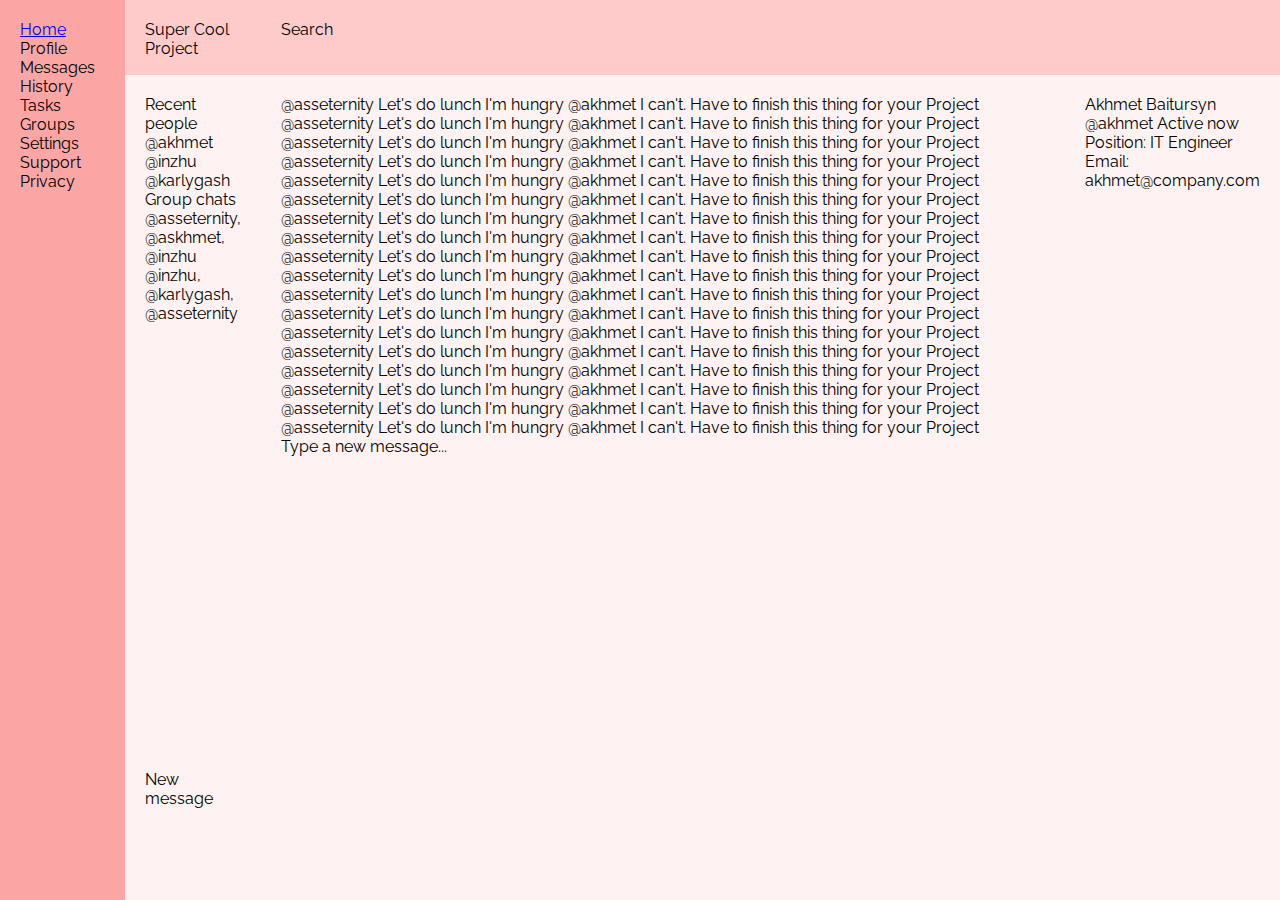
==== messages.html @ 917524ee "Add messages page" ====
<!DOCTYPE html>
<html lang="en">
<head>
    <meta charset="UTF-8">
    <meta name="viewport" content="width=device-width, initial-scale=1.0">
    <link rel="stylesheet" href="messages.css">
    <link rel="stylesheet" href="https://fonts.googleapis.com/css2?family=Raleway:wght@400;700&display=swap">
    <title>Dashboard - Messages</title>
</head>
<body>

<div class="container">
    <div class="project_bar">
            Super Cool Project
    </div>

    <div class="search_bar">
        Search
    </div>

    <div class="side_nav">
        <ul>
            <a href="index.html"><li>Home</li></a>
            <a><li>Profile</li></a>
            <a><li>Messages</li></a>
            <a><li>History</li></a>
            <a><li>Tasks</li></a>
            <a><li>Groups</li></a>
            <a><li>Settings</li></a>
            <a><li>Support</li></a>
            <a><li>Privacy</li></a>
        </ul>
    </div>
    
    <div class="contacts_container">
        Recent people
        @akhmet
        @inzhu
        @karlygash
        Group chats
        @asseternity, @askhmet, @inzhu
        @inzhu, @karlygash, @asseternity
    </div>
    
    <div class="new_message_footer">
        New message
    </div>
    
    <div class="chat_container">
        <div class="chat_history">
            @asseternity
            Let's do lunch I'm hungry
            @akhmet
            I can't. Have to finish this thing for your Project
            @asseternity
            Let's do lunch I'm hungry
            @akhmet
            I can't. Have to finish this thing for your Project
            @asseternity
            Let's do lunch I'm hungry
            @akhmet
            I can't. Have to finish this thing for your Project
            @asseternity
            Let's do lunch I'm hungry
            @akhmet
            I can't. Have to finish this thing for your Project
            @asseternity
            Let's do lunch I'm hungry
            @akhmet
            I can't. Have to finish this thing for your Project
            @asseternity
            Let's do lunch I'm hungry
            @akhmet
            I can't. Have to finish this thing for your Project
            @asseternity
            Let's do lunch I'm hungry
            @akhmet
            I can't. Have to finish this thing for your Project
            @asseternity
            Let's do lunch I'm hungry
            @akhmet
            I can't. Have to finish this thing for your Project
            @asseternity
            Let's do lunch I'm hungry
            @akhmet
            I can't. Have to finish this thing for your Project
            @asseternity
            Let's do lunch I'm hungry
            @akhmet
            I can't. Have to finish this thing for your Project
            @asseternity
            Let's do lunch I'm hungry
            @akhmet
            I can't. Have to finish this thing for your Project
            @asseternity
            Let's do lunch I'm hungry
            @akhmet
            I can't. Have to finish this thing for your Project
            @asseternity
            Let's do lunch I'm hungry
            @akhmet
            I can't. Have to finish this thing for your Project
            @asseternity
            Let's do lunch I'm hungry
            @akhmet
            I can't. Have to finish this thing for your Project
            @asseternity
            Let's do lunch I'm hungry
            @akhmet
            I can't. Have to finish this thing for your Project
            @asseternity
            Let's do lunch I'm hungry
            @akhmet
            I can't. Have to finish this thing for your Project
            @asseternity
            Let's do lunch I'm hungry
            @akhmet
            I can't. Have to finish this thing for your Project
            @asseternity
            Let's do lunch I'm hungry
            @akhmet
            I can't. Have to finish this thing for your Project
        </div>
    
        <div class="new_message">
            Type a new message...
        </div>
    </div>

    <div class="profile_window">
        Akhmet Baitursyn
        @akhmet
        Active now
        Position: IT Engineer
        Email: akhmet@company.com
    </div>
</div>

</body>
</html>
---- messages.css ----
:root {
    --main-color: #fca5a5;
    --secondary-color: #fecaca;
    --thirdary-color: #fef2f2;
}

html, body {
    margin: 0;
    height: 100%;
    background-color: var(--thirdary-color);
    font-family: 'Raleway';
}

ul {
    list-style-type: none;
    margin: 0;
    padding: 0;
}

.container {
    min-height: 100%;
    display: grid;
    grid-template-areas: 
        'side project search search'
        'side people chat right'
        'side new_message chat right'
    ;
    grid-template-columns: 125px 1fr 8fr 1fr;
    grid-template-rows: 75px auto 150px;
}

.project_bar {
    padding: 20px;
    background-color: var(--secondary-color);
    grid-area: project;
}

.search_bar {
    padding: 20px;
    background-color: var(--secondary-color);
    grid-area: search;
}

.side_nav {
    background-color: var(--main-color);
    padding: 20px;
    grid-area: side;
}

.contacts_container {
    padding: 20px;
    grid-area: people;
}

.new_message_footer {
    padding: 20px;
    grid-area: new_message;
}

.chat_container {
    padding: 20px;
    grid-area: chat;
}

.profile_window {
    padding: 20px;
    grid-area: right;
}
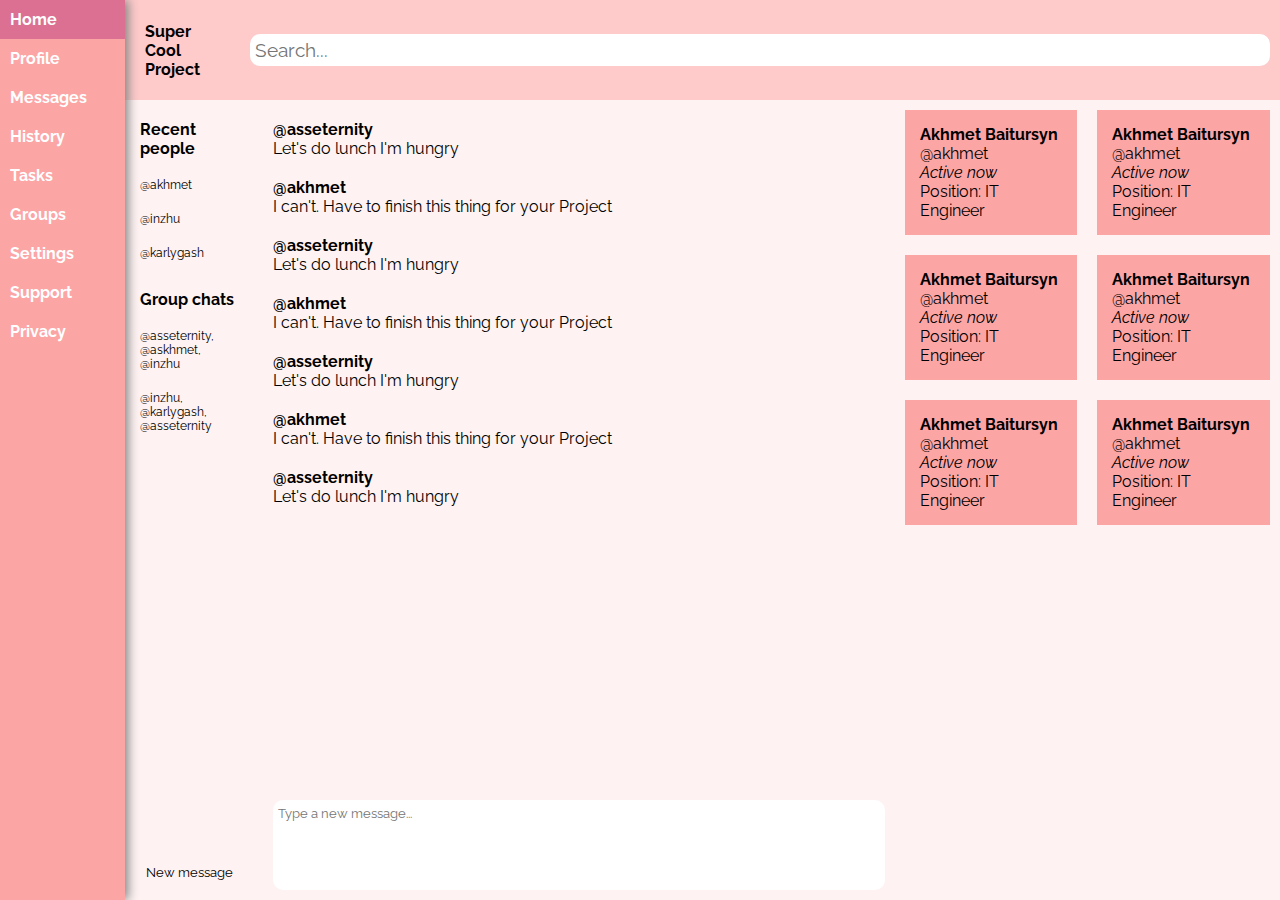
==== commit d40f46cf: "Finish Messages page" ====
--- a/messages.html
+++ b/messages.html
@@ -15,7 +15,9 @@
     </div>
 
     <div class="search_bar">
-        Search
+        <form action="#" method="#">
+            <input type="text" placeholder="Search...">
+        </form>
     </div>
 
     <div class="side_nav">
@@ -32,107 +34,81 @@
         </ul>
     </div>
     
-    <div class="contacts_container">
-        Recent people
-        @akhmet
-        @inzhu
-        @karlygash
-        Group chats
-        @asseternity, @askhmet, @inzhu
-        @inzhu, @karlygash, @asseternity
-    </div>
-    
-    <div class="new_message_footer">
-        New message
-    </div>
-    
-    <div class="chat_container">
-        <div class="chat_history">
-            @asseternity
-            Let's do lunch I'm hungry
-            @akhmet
-            I can't. Have to finish this thing for your Project
-            @asseternity
-            Let's do lunch I'm hungry
-            @akhmet
-            I can't. Have to finish this thing for your Project
-            @asseternity
-            Let's do lunch I'm hungry
-            @akhmet
-            I can't. Have to finish this thing for your Project
-            @asseternity
-            Let's do lunch I'm hungry
-            @akhmet
-            I can't. Have to finish this thing for your Project
-            @asseternity
-            Let's do lunch I'm hungry
-            @akhmet
-            I can't. Have to finish this thing for your Project
-            @asseternity
-            Let's do lunch I'm hungry
-            @akhmet
-            I can't. Have to finish this thing for your Project
-            @asseternity
-            Let's do lunch I'm hungry
-            @akhmet
-            I can't. Have to finish this thing for your Project
-            @asseternity
-            Let's do lunch I'm hungry
-            @akhmet
-            I can't. Have to finish this thing for your Project
-            @asseternity
-            Let's do lunch I'm hungry
-            @akhmet
-            I can't. Have to finish this thing for your Project
-            @asseternity
-            Let's do lunch I'm hungry
-            @akhmet
-            I can't. Have to finish this thing for your Project
-            @asseternity
-            Let's do lunch I'm hungry
-            @akhmet
-            I can't. Have to finish this thing for your Project
-            @asseternity
-            Let's do lunch I'm hungry
-            @akhmet
-            I can't. Have to finish this thing for your Project
-            @asseternity
-            Let's do lunch I'm hungry
-            @akhmet
-            I can't. Have to finish this thing for your Project
-            @asseternity
-            Let's do lunch I'm hungry
-            @akhmet
-            I can't. Have to finish this thing for your Project
-            @asseternity
-            Let's do lunch I'm hungry
-            @akhmet
-            I can't. Have to finish this thing for your Project
-            @asseternity
-            Let's do lunch I'm hungry
-            @akhmet
-            I can't. Have to finish this thing for your Project
-            @asseternity
-            Let's do lunch I'm hungry
-            @akhmet
-            I can't. Have to finish this thing for your Project
-            @asseternity
-            Let's do lunch I'm hungry
-            @akhmet
-            I can't. Have to finish this thing for your Project
+    <div class="main">
+        <div class="contacts_container">
+            <div class="contact_group">Recent people</div>
+            <div class="contact_name">@akhmet</div>
+            <div class="contact_name">@inzhu</div>
+            <div class="contact_name">@karlygash</div>
+            <div class="contact_group">Group chats</div>
+            <div class="contact_name">@asseternity, @askhmet, @inzhu</div>
+            <div class="contact_name">@inzhu, @karlygash, @asseternity</div>
         </div>
-    
-        <div class="new_message">
-            Type a new message...
+        
+        <div class="new_message_footer">
+            <button onclick="" type="button">New message</button>
         </div>
-    </div>
-
-    <div class="profile_window">
-        Akhmet Baitursyn
-        @akhmet
-        Active now
-        Position: IT Engineer
-        Email: akhmet@company.com
+        
+        <div class="chat_container">
+            <div class="chat_history">
+                <div class="sender">@asseternity</div>
+                <div class="message">Let's do lunch I'm hungry</div>
+                <div class="sender">@akhmet</div>
+                <div class="message">I can't. Have to finish this thing for your Project</div>
+                <div class="sender">@asseternity</div>
+                <div class="message">Let's do lunch I'm hungry</div>
+                <div class="sender">@akhmet</div>
+                <div class="message">I can't. Have to finish this thing for your Project</div>
+                <div class="sender">@asseternity</div>
+                <div class="message">Let's do lunch I'm hungry</div>
+                <div class="sender">@akhmet</div>
+                <div class="message">I can't. Have to finish this thing for your Project</div>
+                <div class="sender">@asseternity</div>
+                <div class="message">Let's do lunch I'm hungry</div>
+            </div>
+        
+            <div class="new_message">
+                <textarea placeholder="Type a new message..."></textarea>
+            </div>
+        </div>
+        <div class="profile_window">
+            <div class="profile_card">
+                <div class="person_name">Akhmet Baitursyn</div>
+                <div class="person_handle">@akhmet</div>
+                <div class="person_active">Active now</div>
+                <div class="person_position">Position: IT Engineer</div>
+            </div>
+            <div class="profile_card">
+                <div class="person_name">Akhmet Baitursyn</div>
+                <div class="person_handle">@akhmet</div>
+                <div class="person_active">Active now</div>
+                <div class="person_position">Position: IT Engineer</div>
+            </div>
+            <div class="profile_card">
+                <div class="person_name">Akhmet Baitursyn</div>
+                <div class="person_handle">@akhmet</div>
+                <div class="person_active">Active now</div>
+                <div class="person_position">Position: IT Engineer</div>
+            </div>
+            <div class="profile_card">
+                <div class="person_name">Akhmet Baitursyn</div>
+                <div class="person_handle">@akhmet</div>
+                <div class="person_active">Active now</div>
+                <div class="person_position">Position: IT Engineer</div>
+            </div>
+            <div class="profile_card">
+                <div class="person_name">Akhmet Baitursyn</div>
+                <div class="person_handle">@akhmet</div>
+                <div class="person_active">Active now</div>
+                <div class="person_position">Position: IT Engineer</div>
+            </div>
+            <div class="profile_card">
+                <div class="person_name">Akhmet Baitursyn</div>
+                <div class="person_handle">@akhmet</div>
+                <div class="person_active">Active now</div>
+                <div class="person_position">Position: IT Engineer</div>
+            </div>
+        </div>
     </div>
 </div>
 
--- a/messages.css
+++ b/messages.css
@@ -22,47 +22,183 @@
     display: grid;
     grid-template-areas: 
         'side project search search'
-        'side people chat right'
-        'side new_message chat right'
+        'side main main main'
     ;
-    grid-template-columns: 125px 1fr 8fr 1fr;
-    grid-template-rows: 75px auto 150px;
+    grid-template-columns: 125px 1fr 6fr 4fr;
+    grid-template-rows: 100px auto;
 }
 
 .project_bar {
     padding: 20px;
     background-color: var(--secondary-color);
     grid-area: project;
+    font-weight: 700;
+    display: flex;
+    align-items: center;
 }
 
 .search_bar {
     padding: 20px;
     background-color: var(--secondary-color);
     grid-area: search;
+    display: flex;
+    flex-direction: row;
+    align-items: center;
+}
+
+.search_bar input {
+    font-size: 120%;
+    font-family: 'Raleway';
+    border: none;
+    border-radius: 10px;
+    padding: 5px;
+    width: 100%;
+}
+
+.search_bar form {
+    flex-grow: 1;
 }
 
 .side_nav {
     background-color: var(--main-color);
     padding: 20px;
     grid-area: side;
+    margin: 0;
+    padding: 0;
+    font-weight: 700;
+    box-shadow: 3px 0px 10px 0px grey;
+    z-index: 10;
+}
+
+.side_nav li {
+    padding-top: 10px;
+    padding-bottom: 10px;
+    padding-left: 10px;
+    color:white;
+}
+
+.side_nav a {
+    color: white;
+    text-decoration: none;
+}
+
+.side_nav li:hover {
+    background-color: palevioletred;
+}
+
+.main {
+    grid-area: main;
+    display: grid;
+    grid-template-areas: 
+        'people chat right'
+        'new_message chat right'
+    ;
+    grid-template-columns: 1fr 5fr 3fr;
 }
 
 .contacts_container {
-    padding: 20px;
     grid-area: people;
+    margin: 0;
+    padding: 0;
+}
+
+.contact_group {
+    font-weight: 700;
+    display: block;
+    margin: 10px;
+    margin-top: 20px;
+    margin-left: 15px;
+}
+
+.contact_name + .contact_group {
+    margin-top: 20px;
+}
+
+.contact_name {
+    padding: 10px;
+    padding-left: 15px;
+    font-size: 75%;
+}
+
+.contact_name:hover {
+    background-color: palevioletred;
 }
 
 .new_message_footer {
-    padding: 20px;
     grid-area: new_message;
+    display: flex;
+    align-content: flex-end;
+    align-items: flex-end;
+}
+
+.new_message_footer button {
+    padding: 20px;
+    background-color: var(--thirdary-color);
+    font-family: 'Raleway';
+    border: none;
+    width: 100%;    
+}
+
+.new_message_footer button:hover {
+    background-color: var(--main-color);
 }
 
 .chat_container {
     padding: 20px;
     grid-area: chat;
+    display: grid;
+    grid-template-rows: auto 80px;
+}
+
+.sender {
+    font-weight: 700;
+}
+
+.message + .sender {
+    margin-top: 20px;
+}
+
+.new_message textarea {
+    resize: none;
+    font-family: 'Raleway';
+    border: none;
+    border-radius: 10px;
+    padding: 5px;
+    width: 100%;
+    height: 100%;
+    min-width: none;
 }
 
 .profile_window {
-    padding: 20px;
     grid-area: right;
+    display: grid;
+    grid-template-columns: repeat(auto-fit, minmax(150px, 1fr));
+    justify-content: end;
+    align-content: start;
+}
+
+.profile_card {
+    background-color: var(--main-color);
+    padding: 15px;
+    margin: 10px;
+}
+
+.person_name {
+    font-weight: 700;
+}
+
+.person_active {
+    font-style: italic;
+}
+
+@media screen and (max-width:560px) {
+    .main {
+        grid-template-areas: 
+            'people'
+            'new_message'
+            'chat'
+            'right'
+        ;
+        grid-template-columns: 1fr;
+    }
 }